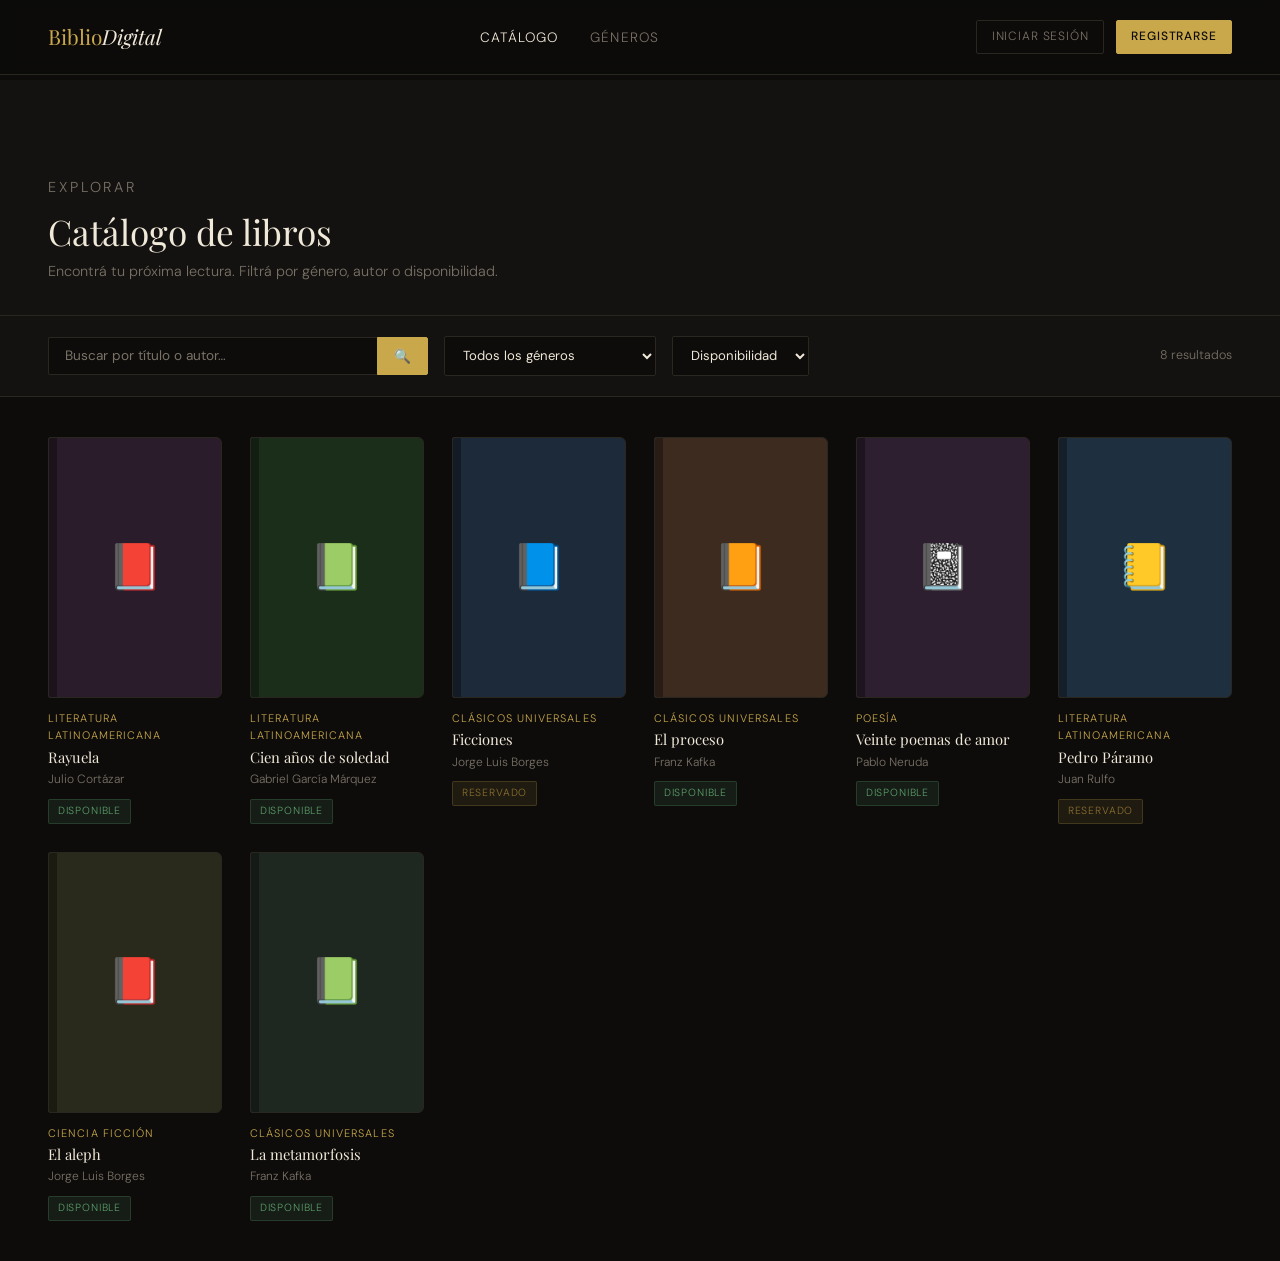
==== pages/catalogo.html @ 0b68bdfd "primer commit - estrctura frontend biblioteca digital" ====
<!DOCTYPE html>
<html lang="es">
<head>
  <meta charset="UTF-8"/>
  <meta name="viewport" content="width=device-width, initial-scale=1.0"/>
  <title>Catálogo — BiblioDigital</title>
  <link href="https://fonts.googleapis.com/css2?family=Playfair+Display:ital,wght@0,400;0,700;1,400&family=DM+Sans:wght@300;400;500&display=swap" rel="stylesheet"/>
  <link rel="stylesheet" href="../css/base.css"/>
  <style>
    .cat-header { padding: 6rem 3rem 2rem; border-bottom: 1px solid var(--border); background: var(--bg-card); }
    .cat-header h1 { font-size: 2.2rem; margin-bottom: .4rem; }
    .cat-header p  { color: var(--muted); font-size: .9rem; }
    .cat-toolbar { padding: 1.25rem 3rem; background: var(--bg-card); border-bottom: 1px solid var(--border); display: flex; align-items: center; gap: 1rem; flex-wrap: wrap; }
    .search-box { display: flex; flex: 1; min-width: 200px; max-width: 380px; }
    .search-box input { flex: 1; padding: .6rem 1rem; background: var(--bg); border: 1px solid var(--border); border-right: none; border-radius: 2px 0 0 2px; color: var(--cream); font-family: var(--font-body); font-size: .85rem; outline: none; }
    .search-box input:focus { border-color: var(--gold-dim); }
    .search-box input::placeholder { color: var(--muted); }
    .search-box button { padding: .6rem 1rem; background: var(--gold); border: 1px solid var(--gold); border-radius: 0 2px 2px 0; cursor: pointer; font-size: .85rem; }
    .filter-select { padding: .6rem .9rem; background: var(--bg); border: 1px solid var(--border); border-radius: 2px; color: var(--cream); font-family: var(--font-body); font-size: .82rem; outline: none; cursor: pointer; }
    .filter-select:focus { border-color: var(--gold-dim); }
    .filter-select option { background: var(--bg-card2); }
    .results-count { font-size: .78rem; color: var(--muted); margin-left: auto; }

    .cat-body { padding: 2.5rem 3rem; }
    .books-grid { display: grid; grid-template-columns: repeat(auto-fill, minmax(170px, 1fr)); gap: 1.75rem; }
    .book-card { cursor: pointer; transition: transform .2s; }
    .book-card:hover { transform: translateY(-5px); }
    .book-card:hover .book-cover { border-color: var(--gold-dim); }
    .book-cover { width: 100%; aspect-ratio: 2/3; border-radius: 2px 6px 6px 2px; border: 1px solid var(--border); display: flex; align-items: center; justify-content: center; font-size: 2.8rem; margin-bottom: .75rem; transition: border-color .2s; position: relative; overflow: hidden; }
    .book-cover::after { content: ''; position: absolute; left: 0; top: 0; bottom: 0; width: 8px; background: rgba(0,0,0,.35); border-radius: 2px 0 0 2px; }
    .book-genre { font-size: .68rem; letter-spacing: .1em; text-transform: uppercase; color: var(--gold); margin-bottom: .2rem; }
    .book-title { font-family: var(--font-head); font-size: .92rem; line-height: 1.3; margin-bottom: .2rem; }
    .book-author { font-size: .75rem; color: var(--muted); margin-bottom: .4rem; }

    .empty-state { text-align: center; padding: 5rem 1rem; display: none; }
    .empty-state.visible { display: block; }
    .empty-state p { font-family: var(--font-head); font-size: 1.4rem; margin-bottom: .5rem; }
    .empty-state span { font-size: .85rem; color: var(--muted); }

    .modal-backdrop { position: fixed; inset: 0; background: rgba(0,0,0,.8); z-index: 200; display: none; align-items: center; justify-content: center; padding: 1.5rem; }
    .modal-backdrop.open { display: flex; }
    .modal { background: var(--bg-card); border: 1px solid var(--border); border-radius: 4px; width: 100%; max-width: 600px; max-height: 90vh; overflow-y: auto; }
    .modal-header { display: flex; align-items: flex-start; justify-content: space-between; padding: 1.5rem 1.75rem 1rem; border-bottom: 1px solid var(--border); gap: 1rem; }
    .modal-close { background: none; border: none; color: var(--muted); font-size: 1.4rem; cursor: pointer; line-height: 1; padding: 0; }
    .modal-close:hover { color: var(--cream); }
    .modal-body { padding: 1.5rem 1.75rem; }
    .modal-book-row { display: flex; gap: 1.5rem; margin-bottom: 1.5rem; }
    .modal-cover { width: 80px; height: 116px; flex-shrink: 0; border-radius: 2px 6px 6px 2px; display: flex; align-items: center; justify-content: center; font-size: 2.5rem; border: 1px solid var(--border); }
    .modal-title { font-family: var(--font-head); font-size: 1.4rem; margin-bottom: .3rem; }
    .modal-meta { font-size: .82rem; color: var(--muted); margin-bottom: .5rem; }
    .modal-meta span { color: var(--cream); }
    .modal-desc { font-size: .88rem; color: var(--muted); line-height: 1.7; }
    .modal-actions { display: flex; gap: .75rem; margin-top: 1.5rem; flex-wrap: wrap; }

    @media (max-width: 768px) {
      .cat-header, .cat-toolbar, .cat-body { padding-left: 1.25rem; padding-right: 1.25rem; }
    }
  </style>
</head>
<body>
  <nav class="navbar" id="main-nav"></nav>

  <div class="page-content">
    <div class="cat-header">
      <p class="section-label">Explorar</p>
      <h1>Catálogo de libros</h1>
      <p>Encontrá tu próxima lectura. Filtrá por género, autor o disponibilidad.</p>
    </div>

    <div class="cat-toolbar">
      <div class="search-box">
        <input type="text" id="search-input" placeholder="Buscar por título o autor…"/>
        <button>🔍</button>
      </div>
      <select class="filter-select" id="filter-genre">
        <option value="">Todos los géneros</option>
      </select>
      <select class="filter-select" id="filter-avail">
        <option value="">Disponibilidad</option>
        <option value="true">Disponibles</option>
        <option value="false">Reservados</option>
      </select>
      <span class="results-count" id="results-count"></span>
    </div>

    <div class="cat-body">
      <div class="books-grid" id="books-grid"></div>
      <div class="empty-state" id="empty-state">
        <p>Sin resultados</p>
        <span>Probá con otros términos o filtros.</span>
      </div>
    </div>
  </div>

  <div class="modal-backdrop" id="modal">
    <div class="modal">
      <div class="modal-header">
        <div id="modal-header-content"></div>
        <button class="modal-close" onclick="closeModal()">✕</button>
      </div>
      <div class="modal-body" id="modal-body"></div>
    </div>
  </div>

  <script src="../js/data.js"></script>
  <script src="../js/utils.js"></script>
  <script>
    renderNav('catalogo');

    const genreSelect = document.getElementById('filter-genre');
    DB.genres.forEach(g => {
      const opt = document.createElement('option');
      opt.value = g.id; opt.textContent = g.nombre;
      genreSelect.appendChild(opt);
    });

    function renderBooks() {
      const query = document.getElementById('search-input').value.toLowerCase();
      const genre = document.getElementById('filter-genre').value;
      const avail = document.getElementById('filter-avail').value;

      let books = DB.books.map(DB.getBookWithDetails);
      if (query) books = books.filter(b => b.titulo.toLowerCase().includes(query) || b.autor.nombre.toLowerCase().includes(query));
      if (genre) books = books.filter(b => b.genero_id == genre);
      if (avail !== '') books = books.filter(b => String(b.disponible) === avail);

      const grid  = document.getElementById('books-grid');
      const empty = document.getElementById('empty-state');
      document.getElementById('results-count').textContent = `${books.length} resultado${books.length !== 1 ? 's' : ''}`;

      if (!books.length) { grid.innerHTML = ''; empty.classList.add('visible'); return; }
      empty.classList.remove('visible');

      grid.innerHTML = books.map(b => `
        <div class="book-card" onclick="openModal(${b.id})">
          <div class="book-cover" style="background:${b.color}">${b.portada}</div>
          <p class="book-genre">${b.genero.nombre}</p>
          <p class="book-title">${b.titulo}</p>
          <p class="book-author">${b.autor.nombre}</p>
          <span class="badge ${b.disponible ? 'badge-available' : 'badge-reserved'}">${b.disponible ? 'Disponible' : 'Reservado'}</span>
        </div>`).join('');
    }

    function openModal(bookId) {
      const b    = DB.getBookWithDetails(DB.getBook(bookId));
      const user = Auth.getUser();
      document.getElementById('modal-header-content').innerHTML = `
        <p class="book-genre">${b.genero.nombre}</p>
        <p style="font-family:var(--font-head);font-size:1.1rem;">${b.titulo}</p>`;

      const canReserve = b.disponible && user && user.role === 'user';
      const reserveBtn = canReserve
        ? `<button class="btn btn-primary" onclick="reserveBook(${b.id})">Reservar libro</button>`
        : !user
          ? `<a href="login.html" class="btn btn-ghost">Iniciá sesión para reservar</a>`
          : `<span class="badge badge-reserved" style="padding:.4rem .8rem;">No disponible</span>`;

      document.getElementById('modal-body').innerHTML = `
        <div class="modal-book-row">
          <div class="modal-cover" style="background:${b.color}">${b.portada}</div>
          <div>
            <p class="modal-title">${b.titulo}</p>
            <p class="modal-meta">Autor: <span>${b.autor.nombre}</span></p>
            <p class="modal-meta">Género: <span>${b.genero.nombre}</span></p>
            <p class="modal-meta">Año: <span>${b.anio}</span></p>
            <p class="modal-meta">ISBN: <span>${b.isbn}</span></p>
          </div>
        </div>
        <p class="modal-desc">${b.descripcion}</p>
        <div class="modal-actions">${reserveBtn}</div>`;

      document.getElementById('modal').classList.add('open');
    }

    function closeModal() { document.getElementById('modal').classList.remove('open'); }

    function reserveBook(bookId) {
      const user = Auth.getUser();
      if (!user) return;
      const book = DB.getBook(bookId);
      if (!book || !book.disponible) return;
      book.disponible = false;
      const today      = new Date().toISOString().split('T')[0];
      const devolucion = new Date(Date.now() + 14*24*60*60*1000).toISOString().split('T')[0];
      DB.reservations.push({ id: DB.reservations.length+1, user_id: user.id, book_id: bookId, fecha_reserva: today, fecha_devolucion: devolucion, estado: 'activa' });
      closeModal();
      renderBooks();
      showToast(`"${book.titulo}" reservado exitosamente`);
    }

    document.getElementById('search-input').addEventListener('input', debounce(renderBooks));
    document.getElementById('filter-genre').addEventListener('change', renderBooks);
    document.getElementById('filter-avail').addEventListener('change', renderBooks);
    document.getElementById('modal').addEventListener('click', e => { if (e.target === e.currentTarget) closeModal(); });

    renderBooks();
  </script>
</body>
</html>
---- css/base.css ----
/* ── BASE STYLES & VARIABLES ── */
*, *::before, *::after { box-sizing: border-box; margin: 0; padding: 0; }

:root {
  --bg:        #0d0c0b;
  --bg-card:   #131210;
  --bg-card2:  #1a1815;
  --gold:      #c9a84c;
  --gold-dim:  #8a6e2f;
  --cream:     #f0e8d8;
  --muted:     #7a7266;
  --border:    #2a2620;
  --danger:    #c0392b;
  --success:   #5a9e6a;
  --font-head: 'Playfair Display', Georgia, serif;
  --font-body: 'DM Sans', sans-serif;
}

html { scroll-behavior: smooth; }

body {
  background: var(--bg);
  color: var(--cream);
  font-family: var(--font-body);
  font-weight: 300;
  line-height: 1.6;
  min-height: 100vh;
}

a { text-decoration: none; color: inherit; }
ul { list-style: none; }

/* ── TYPOGRAPHY ── */
h1, h2, h3, h4 { font-family: var(--font-head); font-weight: 400; line-height: 1.2; }

/* ── BUTTONS ── */
.btn {
  font-family: var(--font-body);
  font-size: 0.82rem; letter-spacing: 0.07em; text-transform: uppercase;
  padding: 0.55rem 1.3rem; border-radius: 2px; cursor: pointer;
  text-decoration: none; transition: all .2s; display: inline-block;
  border: none;
}
.btn-primary  { background: var(--gold); border: 1px solid var(--gold); color: #0d0c0b; font-weight: 500; }
.btn-primary:hover { background: #d4b05a; }
.btn-ghost    { background: transparent; border: 1px solid var(--border); color: var(--muted); }
.btn-ghost:hover { border-color: var(--gold-dim); color: var(--cream); }
.btn-danger   { background: transparent; border: 1px solid #6b2020; color: #e07070; }
.btn-danger:hover { border-color: var(--danger); color: #f08080; }
.btn-sm { padding: 0.4rem 0.9rem; font-size: 0.75rem; }
.btn-lg { padding: 0.75rem 2rem; font-size: 0.88rem; }

/* ── BADGES ── */
.badge {
  display: inline-block; font-size: 0.65rem;
  letter-spacing: 0.08em; text-transform: uppercase;
  padding: 0.2rem 0.55rem; border-radius: 2px;
}
.badge-available { background: rgba(90,158,106,0.12);  color: var(--success); border: 1px solid rgba(90,158,106,0.25); }
.badge-reserved  { background: rgba(201,168,76,0.10);  color: var(--gold-dim); border: 1px solid rgba(201,168,76,0.2); }
.badge-admin     { background: rgba(201,168,76,0.15);  color: var(--gold);     border: 1px solid rgba(201,168,76,0.3); }
.badge-user      { background: rgba(120,120,160,0.12); color: #a0a0cc;         border: 1px solid rgba(120,120,160,0.25); }

/* ── FORMS ── */
.form-group { margin-bottom: 1.25rem; }
.form-label {
  display: block; font-size: 0.75rem; letter-spacing: 0.1em;
  text-transform: uppercase; color: var(--muted); margin-bottom: 0.4rem;
}
.form-input, .form-select, .form-textarea {
  width: 100%; padding: 0.7rem 1rem;
  background: var(--bg-card2); border: 1px solid var(--border);
  border-radius: 2px; color: var(--cream);
  font-family: var(--font-body); font-size: 0.9rem; outline: none;
  transition: border-color .2s;
}
.form-input:focus, .form-select:focus, .form-textarea:focus { border-color: var(--gold-dim); }
.form-input::placeholder, .form-textarea::placeholder { color: var(--muted); }
.form-select option { background: var(--bg-card2); }
.form-textarea { resize: vertical; min-height: 100px; }
.form-error { font-size: 0.78rem; color: #e07070; margin-top: 0.3rem; display: none; }
.form-error.visible { display: block; }

/* ── NAVBAR ── */
.navbar {
  position: fixed; top: 0; left: 0; right: 0; z-index: 100;
  display: flex; align-items: center; justify-content: space-between;
  padding: 1.25rem 3rem;
  border-bottom: 1px solid var(--border);
  background: rgba(13,12,11,0.92);
  backdrop-filter: blur(8px);
}
.nav-logo { font-family: var(--font-head); font-size: 1.3rem; color: var(--gold); }
.nav-logo span { color: var(--cream); font-style: italic; }
.nav-links { display: flex; gap: 2rem; }
.nav-links a {
  color: var(--muted); font-size: 0.85rem;
  letter-spacing: 0.08em; text-transform: uppercase; transition: color .2s;
}
.nav-links a:hover, .nav-links a.active { color: var(--cream); }
.nav-actions { display: flex; gap: 0.75rem; align-items: center; }

/* ── PAGE WRAPPER ── */
.page-content { padding-top: 5rem; min-height: 100vh; }

/* ── SECTIONS ── */
.section    { padding: 4rem 3rem; }
.section-sm { padding: 2.5rem 3rem; }
.section-label {
  font-size: 0.72rem; letter-spacing: 0.2em; text-transform: uppercase;
  color: var(--gold); margin-bottom: 0.75rem;
}
.section-title { font-size: clamp(1.6rem, 3vw, 2.2rem); margin-bottom: 0.75rem; }
.section-desc  { color: var(--muted); max-width: 50ch; line-height: 1.7; }

/* ── DIVIDER ── */
.divider { border: none; border-top: 1px solid var(--border); }

/* ── CARD ── */
.card {
  background: var(--bg-card);
  border: 1px solid var(--border);
  border-radius: 4px;
  padding: 1.5rem;
}

/* ── TABLES ── */
.table-wrap { overflow-x: auto; }
table { width: 100%; border-collapse: collapse; font-size: 0.875rem; }
thead th {
  text-align: left; padding: 0.75rem 1rem;
  font-size: 0.7rem; letter-spacing: 0.12em; text-transform: uppercase;
  color: var(--muted); border-bottom: 1px solid var(--border); font-weight: 400;
}
tbody td {
  padding: 0.875rem 1rem; border-bottom: 1px solid var(--border);
  color: var(--cream); vertical-align: middle;
}
tbody tr:hover td { background: var(--bg-card2); }
tbody tr:last-child td { border-bottom: none; }

/* ── SIDEBAR LAYOUT (panel admin y usuario) ── */
.layout-sidebar {
  display: grid; grid-template-columns: 240px 1fr;
  min-height: calc(100vh - 4.5rem);
}
.sidebar {
  background: var(--bg-card);
  border-right: 1px solid var(--border);
  padding: 2rem 0;
  position: sticky; top: 4.5rem;
  height: calc(100vh - 4.5rem);
  overflow-y: auto;
}
.sidebar-section { padding: 0 1.25rem; margin-bottom: 1.75rem; }
.sidebar-label {
  font-size: 0.65rem; letter-spacing: 0.18em; text-transform: uppercase;
  color: var(--muted); margin-bottom: 0.5rem; padding: 0 0.5rem;
}
.sidebar-link {
  display: flex; align-items: center; gap: 0.6rem;
  padding: 0.55rem 0.75rem; border-radius: 3px;
  font-size: 0.85rem; color: var(--muted); margin-bottom: 0.1rem;
  transition: all .15s; cursor: pointer; border: none; background: none; width: 100%;
}
.sidebar-link:hover  { background: var(--bg-card2); color: var(--cream); }
.sidebar-link.active { background: rgba(201,168,76,0.1); color: var(--gold); }
.sidebar-icon { font-size: 1rem; width: 18px; text-align: center; }
.main-content { padding: 2.5rem; }

/* ── STAT CARDS (compartido entre paneles) ── */
.stat-row {
  display: grid;
  grid-template-columns: repeat(auto-fit, minmax(140px, 1fr));
  gap: 1rem; margin-bottom: 2.5rem;
}
.stat-card {
  background: var(--bg-card); border: 1px solid var(--border);
  border-radius: 4px; padding: 1.25rem;
}
.stat-num { font-family: var(--font-head); font-size: 2rem; color: var(--gold); display: block; }
.stat-lbl { font-size: 0.72rem; letter-spacing: 0.1em; text-transform: uppercase; color: var(--muted); }

/* ── TOAST ── */
@keyframes fadeInUp {
  from { opacity: 0; transform: translateY(8px); }
  to   { opacity: 1; transform: translateY(0); }
}

/* ── RESPONSIVE ── */
@media (max-width: 768px) {
  .navbar { padding: 1rem 1.25rem; }
  .nav-links { display: none; }
  .section, .section-sm { padding: 3rem 1.25rem; }
  .layout-sidebar { grid-template-columns: 1fr; }
  .sidebar { display: none; }
  .main-content { padding: 1.5rem 1.25rem; }
}
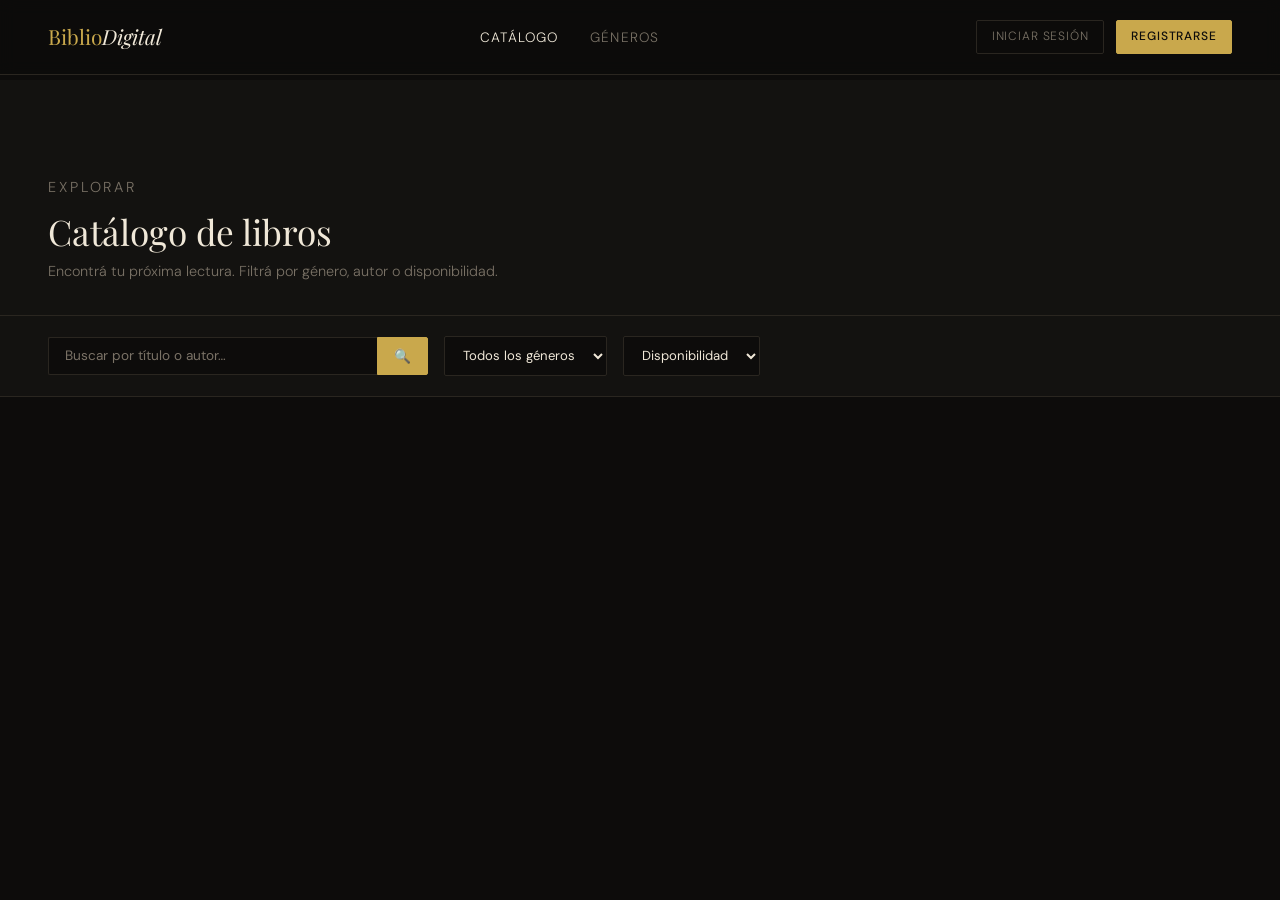
==== commit 4b41119a: "Frontend conectado con la API de Django" ====
--- a/pages/catalogo.html
+++ b/pages/catalogo.html
@@ -107,22 +107,15 @@
   <script>
     renderNav('catalogo');
 
-    const genreSelect = document.getElementById('filter-genre');
-    DB.genres.forEach(g => {
-      const opt = document.createElement('option');
-      opt.value = g.id; opt.textContent = g.nombre;
-      genreSelect.appendChild(opt);
-    });
-
     function renderBooks() {
       const query = document.getElementById('search-input').value.toLowerCase();
       const genre = document.getElementById('filter-genre').value;
       const avail = document.getElementById('filter-avail').value;
 
       let books = DB.books.map(DB.getBookWithDetails);
-      if (query) books = books.filter(b => b.titulo.toLowerCase().includes(query) || b.autor.nombre.toLowerCase().includes(query));
-      if (genre) books = books.filter(b => b.genero_id == genre);
-      if (avail !== '') books = books.filter(b => String(b.disponible) === avail);
+      if (query) books = books.filter(b => b.titulo.toLowerCase().includes(query) || b.autor && b.autor.nombre.toLowerCase().includes(query));
+      if (genre) books = books.filter(b => b.genero == genre);
+      if (avail !== '') books = books.filter(b => b.disponibilidad === (avail === 'true' ? 'disponible' : 'reservado'));
 
       const grid  = document.getElementById('books-grid');
       const empty = document.getElementById('empty-state');
@@ -131,69 +124,57 @@
       if (!books.length) { grid.innerHTML = ''; empty.classList.add('visible'); return; }
       empty.classList.remove('visible');
 
-      grid.innerHTML = books.map(b => `
+      const colores = ['#2a1c2a','#1e3040','#1a2e1a','#3d2b1f','#2d1e30','#1c2a3a'];
+      const emojis  = ['📕','📘','📗','📙','📓','📒'];
+
+      grid.innerHTML = books.map((b, i) => `
         <div class="book-card" onclick="openModal(${b.id})">
-          <div class="book-cover" style="background:${b.color}">${b.portada}</div>
-          <p class="book-genre">${b.genero.nombre}</p>
+          <div class="book-cover" style="background:${colores[i % colores.length]}">${emojis[i % emojis.length]}</div>
+          <p class="book-genre">${b.genero ? b.genero.nombre : ''}</p>
           <p class="book-title">${b.titulo}</p>
-          <p class="book-author">${b.autor.nombre}</p>
-          <span class="badge ${b.disponible ? 'badge-available' : 'badge-reserved'}">${b.disponible ? 'Disponible' : 'Reservado'}</span>
+          <p class="book-author">${b.autor ? b.autor.nombre + ' ' + b.autor.apellido : ''}</p>
+          <span class="badge badge-available">${b.disponibilidad}</span>
         </div>`).join('');
     }
 
     function openModal(bookId) {
-      const b    = DB.getBookWithDetails(DB.getBook(bookId));
-      const user = Auth.getUser();
+      const b = DB.getBookWithDetails(DB.getBook(bookId));
       document.getElementById('modal-header-content').innerHTML = `
-        <p class="book-genre">${b.genero.nombre}</p>
+        <p class="book-genre">${b.genero ? b.genero.nombre : ''}</p>
         <p style="font-family:var(--font-head);font-size:1.1rem;">${b.titulo}</p>`;
-
-      const canReserve = b.disponible && user && user.role === 'user';
-      const reserveBtn = canReserve
-        ? `<button class="btn btn-primary" onclick="reserveBook(${b.id})">Reservar libro</button>`
-        : !user
-          ? `<a href="login.html" class="btn btn-ghost">Iniciá sesión para reservar</a>`
-          : `<span class="badge badge-reserved" style="padding:.4rem .8rem;">No disponible</span>`;
 
       document.getElementById('modal-body').innerHTML = `
         <div class="modal-book-row">
-          <div class="modal-cover" style="background:${b.color}">${b.portada}</div>
+          <div class="modal-cover" style="background:#2a1c2a">📖</div>
           <div>
             <p class="modal-title">${b.titulo}</p>
-            <p class="modal-meta">Autor: <span>${b.autor.nombre}</span></p>
-            <p class="modal-meta">Género: <span>${b.genero.nombre}</span></p>
-            <p class="modal-meta">Año: <span>${b.anio}</span></p>
-            <p class="modal-meta">ISBN: <span>${b.isbn}</span></p>
+            <p class="modal-meta">Autor: <span>${b.autor ? b.autor.nombre + ' ' + b.autor.apellido : ''}</span></p>
+            <p class="modal-meta">Género: <span>${b.genero ? b.genero.nombre : ''}</span></p>
+            <p class="modal-meta">Año: <span>${b.anio_publicacion}</span></p>
           </div>
         </div>
-        <p class="modal-desc">${b.descripcion}</p>
-        <div class="modal-actions">${reserveBtn}</div>`;
+        <p class="modal-desc">${b.descripcion}</p>`;
 
       document.getElementById('modal').classList.add('open');
     }
 
     function closeModal() { document.getElementById('modal').classList.remove('open'); }
 
-    function reserveBook(bookId) {
-      const user = Auth.getUser();
-      if (!user) return;
-      const book = DB.getBook(bookId);
-      if (!book || !book.disponible) return;
-      book.disponible = false;
-      const today      = new Date().toISOString().split('T')[0];
-      const devolucion = new Date(Date.now() + 14*24*60*60*1000).toISOString().split('T')[0];
-      DB.reservations.push({ id: DB.reservations.length+1, user_id: user.id, book_id: bookId, fecha_reserva: today, fecha_devolucion: devolucion, estado: 'activa' });
-      closeModal();
-      renderBooks();
-      showToast(`"${book.titulo}" reservado exitosamente`);
-    }
-
     document.getElementById('search-input').addEventListener('input', debounce(renderBooks));
     document.getElementById('filter-genre').addEventListener('change', renderBooks);
     document.getElementById('filter-avail').addEventListener('change', renderBooks);
     document.getElementById('modal').addEventListener('click', e => { if (e.target === e.currentTarget) closeModal(); });
 
-    renderBooks();
+    // Cargar datos desde la API y luego renderizar
+    DB.cargarDatos().then(() => {
+      const genreSelect = document.getElementById('filter-genre');
+      DB.genres.forEach(g => {
+        const opt = document.createElement('option');
+        opt.value = g.id; opt.textContent = g.nombre;
+        genreSelect.appendChild(opt);
+      });
+      renderBooks();
+    });
   </script>
 </body>
 </html>
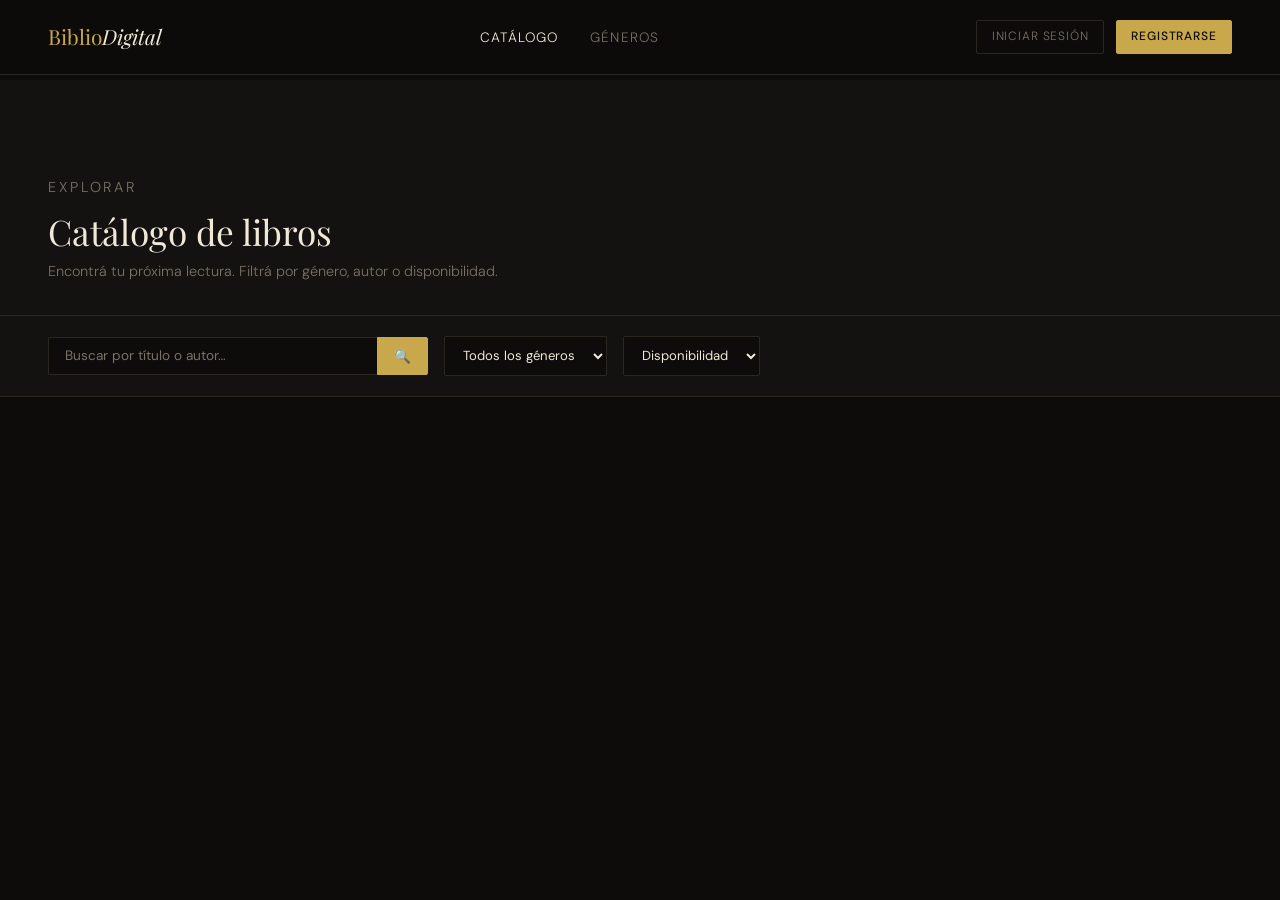
==== commit 5332b6e0: "Implementar refresh automatico de token JWT en todas las paginas" ====
--- a/pages/catalogo.html
+++ b/pages/catalogo.html
@@ -102,79 +102,129 @@
     </div>
   </div>
 
-  <script src="../js/data.js"></script>
+  
   <script src="../js/utils.js"></script>
-  <script>
-    renderNav('catalogo');
-
-    function renderBooks() {
-      const query = document.getElementById('search-input').value.toLowerCase();
-      const genre = document.getElementById('filter-genre').value;
-      const avail = document.getElementById('filter-avail').value;
-
-      let books = DB.books.map(DB.getBookWithDetails);
-      if (query) books = books.filter(b => b.titulo.toLowerCase().includes(query) || b.autor && b.autor.nombre.toLowerCase().includes(query));
-      if (genre) books = books.filter(b => b.genero == genre);
-      if (avail !== '') books = books.filter(b => b.disponibilidad === (avail === 'true' ? 'disponible' : 'reservado'));
-
-      const grid  = document.getElementById('books-grid');
-      const empty = document.getElementById('empty-state');
-      document.getElementById('results-count').textContent = `${books.length} resultado${books.length !== 1 ? 's' : ''}`;
-
-      if (!books.length) { grid.innerHTML = ''; empty.classList.add('visible'); return; }
-      empty.classList.remove('visible');
-
-      const colores = ['#2a1c2a','#1e3040','#1a2e1a','#3d2b1f','#2d1e30','#1c2a3a'];
-      const emojis  = ['📕','📘','📗','📙','📓','📒'];
-
-      grid.innerHTML = books.map((b, i) => `
-        <div class="book-card" onclick="openModal(${b.id})">
-          <div class="book-cover" style="background:${colores[i % colores.length]}">${emojis[i % emojis.length]}</div>
-          <p class="book-genre">${b.genero ? b.genero.nombre : ''}</p>
-          <p class="book-title">${b.titulo}</p>
-          <p class="book-author">${b.autor ? b.autor.nombre + ' ' + b.autor.apellido : ''}</p>
-          <span class="badge badge-available">${b.disponibilidad}</span>
-        </div>`).join('');
+<script>
+  renderNav('catalogo');
+
+  let allBooks = [];
+
+  function renderBooks() {
+    const query = document.getElementById('search-input').value.toLowerCase();
+    const genre = document.getElementById('filter-genre').value;
+    const avail = document.getElementById('filter-avail').value;
+
+    let books = allBooks;
+    if (query) books = books.filter(b => b.titulo.toLowerCase().includes(query) || (b.autor_nombre && b.autor_nombre.toLowerCase().includes(query)));
+    if (genre) books = books.filter(b => b.genero == genre);
+    if (avail !== '') books = books.filter(b => b.disponible === (avail === 'true'));
+
+    const grid  = document.getElementById('books-grid');
+    const empty = document.getElementById('empty-state');
+    document.getElementById('results-count').textContent = `${books.length} resultado${books.length !== 1 ? 's' : ''}`;
+
+    if (!books.length) { grid.innerHTML = ''; empty.classList.add('visible'); return; }
+    empty.classList.remove('visible');
+
+    const colores = ['#2a1c2a','#1e3040','#1a2e1a','#3d2b1f','#2d1e30','#1c2a3a'];
+
+    grid.innerHTML = books.map((b, i) => `
+      <div class="book-card" onclick="openModal(${b.id})">
+        <div class="book-cover" style="background:${colores[i % colores.length]}">${b.portada || '📖'}</div>
+        <p class="book-genre">${b.genero_nombre || ''}</p>
+        <p class="book-title">${b.titulo}</p>
+        <p class="book-author">${b.autor_nombre || ''}</p>
+        <span class="badge ${b.disponible ? 'badge-available' : 'badge-reserved'}">${b.disponible ? 'disponible' : 'reservado'}</span>
+      </div>`).join('');
+  }
+
+  function openModal(bookId) {
+    const b = allBooks.find(x => x.id === bookId);
+    document.getElementById('modal-header-content').innerHTML = `
+      <p class="book-genre">${b.genero_nombre || ''}</p>
+      <p style="font-family:var(--font-head);font-size:1.1rem;">${b.titulo}</p>`;
+
+    const token = localStorage.getItem('access');
+    const puedeReservar = token && b.disponible;
+
+    let botonHtml = '';
+    if (!token) {
+      botonHtml = `<button class="btn btn-primary" onclick="window.location.href='login.html'">Iniciá sesión para reservar</button>`;
+    } else if (!b.disponible) {
+      botonHtml = `<button class="btn btn-primary" disabled style="opacity:.5;cursor:not-allowed;">No disponible</button>`;
+    } else {
+      botonHtml = `<button class="btn btn-primary" onclick="reservarLibro(${b.id})">Reservar</button>`;
     }
 
-    function openModal(bookId) {
-      const b = DB.getBookWithDetails(DB.getBook(bookId));
-      document.getElementById('modal-header-content').innerHTML = `
-        <p class="book-genre">${b.genero ? b.genero.nombre : ''}</p>
-        <p style="font-family:var(--font-head);font-size:1.1rem;">${b.titulo}</p>`;
-
-      document.getElementById('modal-body').innerHTML = `
-        <div class="modal-book-row">
-          <div class="modal-cover" style="background:#2a1c2a">📖</div>
-          <div>
-            <p class="modal-title">${b.titulo}</p>
-            <p class="modal-meta">Autor: <span>${b.autor ? b.autor.nombre + ' ' + b.autor.apellido : ''}</span></p>
-            <p class="modal-meta">Género: <span>${b.genero ? b.genero.nombre : ''}</span></p>
-            <p class="modal-meta">Año: <span>${b.anio_publicacion}</span></p>
-          </div>
+    document.getElementById('modal-body').innerHTML = `
+      <div class="modal-book-row">
+        <div class="modal-cover" style="background:#2a1c2a">${b.portada || '📖'}</div>
+        <div>
+          <p class="modal-title">${b.titulo}</p>
+          <p class="modal-meta">Autor: <span>${b.autor_nombre || ''}</span></p>
+          <p class="modal-meta">Género: <span>${b.genero_nombre || ''}</span></p>
+          <p class="modal-meta">Año: <span>${b.anio || ''}</span></p>
         </div>
-        <p class="modal-desc">${b.descripcion}</p>`;
-
-      document.getElementById('modal').classList.add('open');
+      </div>
+      <p class="modal-desc">${b.descripcion || ''}</p>
+      <div class="modal-actions">${botonHtml}</div>`;
+
+    document.getElementById('modal').classList.add('open');
+  }
+
+  async function reservarLibro(libroId) {
+    const hoy = new Date();
+    const devolucion = new Date(hoy);
+    devolucion.setDate(hoy.getDate() + 14);
+    const fechaDevolucion = devolucion.toISOString().split('T')[0];
+
+    const res = await fetchConToken('/api/reservas/', {
+      method: 'POST',
+      headers: { 'Content-Type': 'application/json' },
+      body: JSON.stringify({
+        libro: libroId,
+        fecha_devolucion: fechaDevolucion
+      })
+    });
+
+    if (!res.ok) {
+      const err = await res.json();
+      showToast('No se pudo reservar el libro', 'error');
+      return;
     }
 
-    function closeModal() { document.getElementById('modal').classList.remove('open'); }
-
-    document.getElementById('search-input').addEventListener('input', debounce(renderBooks));
-    document.getElementById('filter-genre').addEventListener('change', renderBooks);
-    document.getElementById('filter-avail').addEventListener('change', renderBooks);
-    document.getElementById('modal').addEventListener('click', e => { if (e.target === e.currentTarget) closeModal(); });
-
-    // Cargar datos desde la API y luego renderizar
-    DB.cargarDatos().then(() => {
-      const genreSelect = document.getElementById('filter-genre');
-      DB.genres.forEach(g => {
-        const opt = document.createElement('option');
-        opt.value = g.id; opt.textContent = g.nombre;
-        genreSelect.appendChild(opt);
-      });
-      renderBooks();
+    showToast('¡Libro reservado correctamente!');
+    closeModal();
+    init();
+  }
+
+  function closeModal() { document.getElementById('modal').classList.remove('open'); }
+
+  document.getElementById('search-input').addEventListener('input', debounce(renderBooks));
+  document.getElementById('filter-genre').addEventListener('change', renderBooks);
+  document.getElementById('filter-avail').addEventListener('change', renderBooks);
+  document.getElementById('modal').addEventListener('click', e => { if (e.target === e.currentTarget) closeModal(); });
+
+  // Cargar libros y géneros reales desde la API
+  async function init() {
+    const [librosRes, generosRes] = await Promise.all([
+      fetch('/api/libros/'),
+      fetch('/api/generos/')
+    ]);
+    allBooks = await librosRes.json();
+    const generos = await generosRes.json();
+
+    const genreSelect = document.getElementById('filter-genre');
+    generos.forEach(g => {
+      const opt = document.createElement('option');
+      opt.value = g.id; opt.textContent = g.nombre;
+      genreSelect.appendChild(opt);
     });
-  </script>
+
+    renderBooks();
+  }
+
+  init();
+</script>
 </body>
 </html>
--- a/css/base.css
+++ b/css/base.css
@@ -181,6 +181,79 @@
 .stat-num { font-family: var(--font-head); font-size: 2rem; color: var(--gold); display: block; }
 .stat-lbl { font-size: 0.72rem; letter-spacing: 0.1em; text-transform: uppercase; color: var(--muted); }
 
+.book-card-cover {
+      width: 100%; aspect-ratio: 2/3;
+      border-radius: 2px 6px 6px 2px;
+      margin-bottom: 0.75rem;
+      border: 1px solid #1a1610;
+      background: #0d0c0b;
+      display: flex; align-items: center; justify-content: center;
+      transition: border-color .2s;
+      position: relative; overflow: hidden;
+    }
+    .book-card-cover::after {
+      content: ''; position: absolute; left: 0; top: 0; bottom: 0;
+      width: 8px; background: rgba(0,0,0,.4); border-radius: 2px 0 0 2px;
+    }
+    .book-card-icon {
+      width: 100%; height: 100%;
+      display: flex; align-items: center; justify-content: center;
+      flex-direction: column; gap: 0.5rem;
+    }
+    .book-card-icon svg {
+      width: 36px; height: 36px; opacity: 0.5;
+    }
+    .book-card-cover:hover { border-color: #8a6e2f; }
+
+    #catalogo {
+  padding: 6rem 3rem;
+}
+
+#catalogo .book-card {
+  transition: transform .3s ease, box-shadow .3s ease;
+}
+
+#catalogo .book-card:hover {
+  transform: translateY(-8px);
+}
+
+#catalogo .book-card-cover {
+  height: 320px;
+  border-radius: 4px;
+  overflow: hidden;
+  border: 1px solid #2a2620;
+  background: #131210;
+  box-shadow: 0 10px 25px rgba(0,0,0,.35);
+}
+
+#catalogo .book-card-cover img {
+  transition: transform .4s ease;
+}
+
+#catalogo .book-card:hover img {
+  transform: scale(1.05);
+}
+
+#catalogo .book-card-title {
+  font-size: 1rem;
+  margin-top: .4rem;
+}
+
+#catalogo .book-card-author {
+  color: #7a7266;
+}
+
+#catalogo .catalogue-search input {
+  background: #131210;
+  color: #f0e8d8;
+  border: 1px solid #2a2620;
+}
+
+#catalogo .catalogue-search button {
+  background: #c9a84c;
+  color: #0d0c0b;
+}
+
 /* ── TOAST ── */
 @keyframes fadeInUp {
   from { opacity: 0; transform: translateY(8px); }
@@ -195,4 +268,186 @@
   .layout-sidebar { grid-template-columns: 1fr; }
   .sidebar { display: none; }
   .main-content { padding: 1.5rem 1.25rem; }
-}+}
+/* ── HERO ── */
+     .hero {
+      min-height: 100vh;
+      position: relative;
+      display: flex;
+      align-items: center;
+      overflow: hidden;
+    }
+
+   .hero-bg {
+  position: absolute; inset: 0; z-index: 0;
+  background-image: url('/static/img/books-hero3.jpg');
+  background-size: cover;
+  background-position: center;
+  filter: brightness(0.45);
+  /* v2 */
+}
+
+    .hero-left {
+      position: relative; z-index: 1;
+      display: flex; flex-direction: column; justify-content: center;
+      padding: 8rem 4rem 4rem 3rem;
+      max-width: 680px;
+    }
+
+    .hero-eyebrow {
+      display: flex; align-items: center; gap: 0.75rem;
+      font-size: 0.72rem; letter-spacing: 0.2em; text-transform: uppercase;
+      color: var(--gold-light); margin-bottom: 1.75rem;
+    }
+    .hero-eyebrow::before { content: ''; display: block; width: 2rem; height: 1px; background: var(--gold-light); }
+
+    .hero h1 {
+      font-family: var(--font-head);
+      font-size: clamp(3rem, 5.5vw, 5.5rem);
+      line-height: 1.05; font-weight: 400;
+      color: #f5f0e8;
+      margin-bottom: 1rem;
+    }
+    .hero h1 em { font-style: italic; color: var(--gold-light); }
+
+    .hero-ornament { display: flex; align-items: center; gap: 0.6rem; margin: 1.25rem 0 1.5rem; }
+    .hero-ornament::before, .hero-ornament::after { content: ''; flex: 1; max-width: 2rem; height: 1px; background: rgba(245,240,232,0.3); }
+    .hero-ornament span { font-size: 0.75rem; color: var(--gold-light); letter-spacing: 0.15em; }
+
+    .hero-desc {
+      color: rgba(245,240,232,0.75);
+      font-size: 1rem; max-width: 40ch;
+      margin-bottom: 2.25rem; line-height: 1.8;
+    }
+    .hero-cta { display: flex; gap: 0.75rem; flex-wrap: wrap; }
+    .hero .btn-ghost { border-color: rgba(245,240,232,0.4); color: rgba(245,240,232,0.85); }
+    .hero .btn-ghost:hover { border-color: var(--gold-light); color: #f5f0e8; }
+
+    .hero-stats { display: flex; gap: 2.5rem; }
+    .stat-num {
+      font-family: var(--font-head); font-size: 1.6rem;
+      color: var(--cream); display: block;
+    }
+    .stat-lbl {
+      font-size: 0.72rem; color: var(--muted);
+      letter-spacing: 0.08em; text-transform: uppercase;
+    }
+
+    /* ── FEATURES ── */
+     .features {
+      border-top: 1px solid var(--border);
+      border-bottom: 1px solid var(--border);
+    }
+
+    .features-top {
+      display: grid; grid-template-columns: 1fr 1fr;
+      gap: 4rem; align-items: end;
+      margin-bottom: 4rem;
+      padding-bottom: 3rem;
+      border-bottom: 1px solid var(--border);
+    }
+
+    .features-top p.section-desc {
+      color: var(--muted); line-height: 1.7; font-size: 0.95rem;
+    }
+
+    .features-grid {
+      display: grid; grid-template-columns: repeat(4, 1fr);
+      gap: 0;
+    }
+
+    .feature-item {
+      padding: 2rem 1.75rem;
+      border-right: 1px solid var(--border);
+      position: relative;
+    }
+    .feature-item:last-child { border-right: none; }
+
+    .feature-num {
+      font-family: var(--font-head); font-size: 2rem;
+      color: var(--border); line-height: 1;
+      margin-bottom: 1.5rem; display: block;
+    }
+
+    .feature-title {
+      font-family: var(--font-head); font-size: 1rem;
+      margin-bottom: 0.6rem; color: var(--cream);
+    }
+    .feature-desc { font-size: 0.83rem; color: var(--muted); line-height: 1.65; }
+
+    .feature-line {
+      width: 1.5rem; height: 1px;
+      background: var(--gold-dim);
+      margin-bottom: 1.25rem;
+    }
+    .vintage-shelf {
+  display: flex;
+  justify-content: center;
+  align-items: flex-end;
+  gap: 1.5rem;
+  padding: 4rem 2rem;
+  background: linear-gradient(to bottom, #0d0c0b, #16120f);
+  border-top: 1px solid #2a2620;
+  border-bottom: 8px solid #3b2b1f;
+  position: relative;
+}
+
+.vintage-shelf::after {
+  content: '';
+  position: absolute;
+  bottom: 0;
+  left: 5%;
+  width: 90%;
+  height: 10px;
+  background: #4a3423;
+  border-radius: 2px;
+}
+
+.vintage-book {
+  text-align: center;
+}
+
+.book-spine {
+  width: 85px;
+  height: 260px;
+  writing-mode: vertical-rl;
+  transform: rotate(180deg);
+  font-family: 'Playfair Display', serif;
+  font-size: 1rem;
+  color: #f5e8c7;
+  letter-spacing: 0.08em;
+  display: flex;
+  justify-content: center;
+  align-items: center;
+  border-radius: 4px 4px 0 0;
+  box-shadow: inset 0 0 10px rgba(0,0,0,.35),
+              4px 4px 10px rgba(0,0,0,.3);
+  border: 1px solid rgba(255,255,255,.08);
+  transition: transform .3s ease;
+}
+
+.vintage-book:hover .book-spine {
+  transform: rotate(180deg) translateY(-8px);
+}
+
+.book-card-author {
+  margin-top: 0.8rem;
+  font-size: 0.78rem;
+  color: #9b8f7a;
+}
+
+.brown { background: linear-gradient(#6f4a32, #4e3423); }
+.green { background: linear-gradient(#4c5f4b, #2f3f2f); }
+.wine  { background: linear-gradient(#6e2f3e, #471d28); }
+.navy  { background: linear-gradient(#2e4257, #1c2a38); }
+.gold  { background: linear-gradient(#8a6e2f, #5f4a1e); }
+
+.hero-image {
+    width: 550px;
+    height: 720px;
+    border-radius: 24px;
+    overflow: hidden;
+    box-shadow: 0 20px 50px rgba(0,0,0,.08);
+}
+
+ 
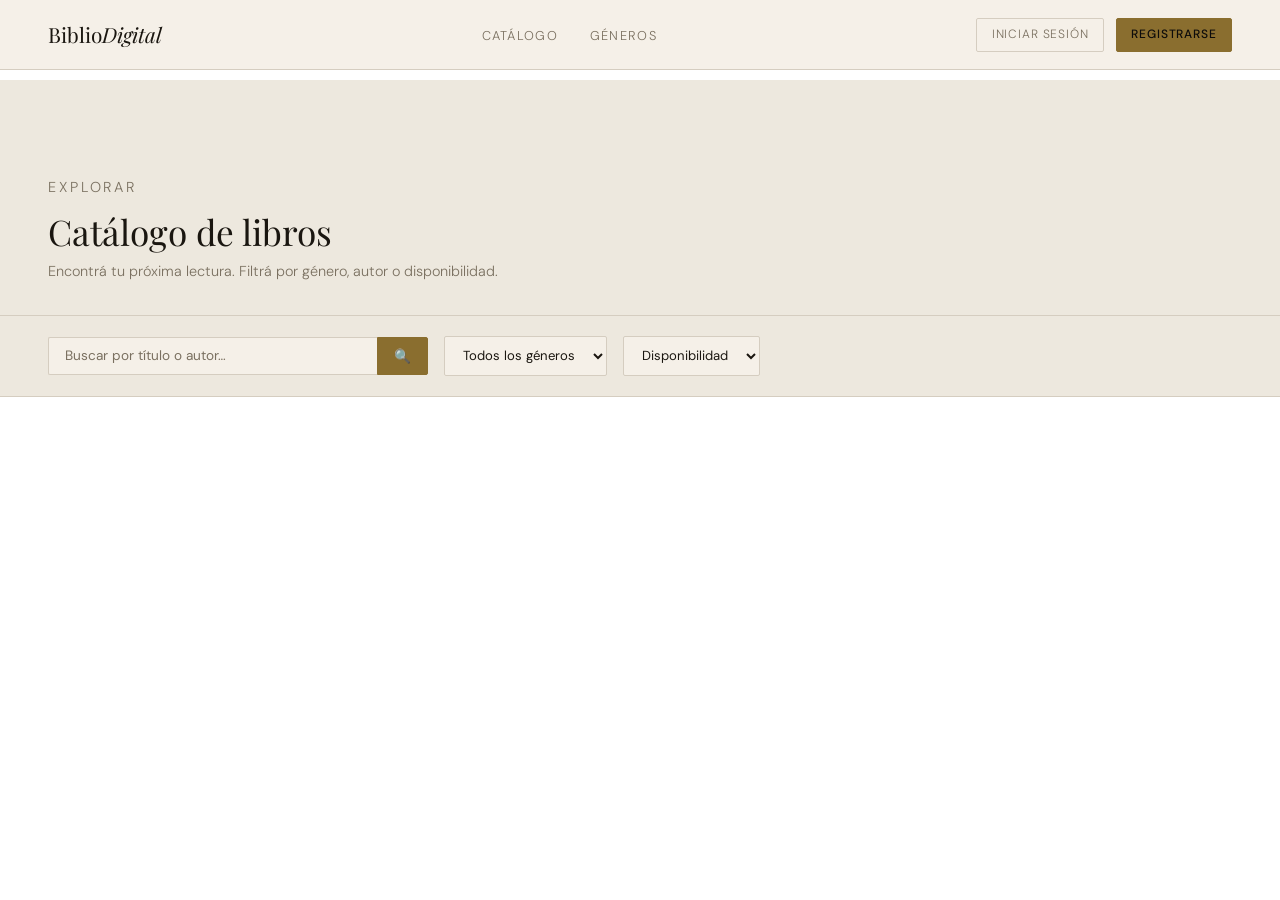
==== commit 27e30dcf: "cambio en el frontend" ====
--- a/pages/catalogo.html
+++ b/pages/catalogo.html
@@ -7,8 +7,21 @@
   <link href="https://fonts.googleapis.com/css2?family=Playfair+Display:ital,wght@0,400;0,700;1,400&family=DM+Sans:wght@300;400;500&display=swap" rel="stylesheet"/>
   <link rel="stylesheet" href="../css/base.css"/>
   <style>
-    .cat-header { padding: 6rem 3rem 2rem; border-bottom: 1px solid var(--border); background: var(--bg-card); }
-    .cat-header h1 { font-size: 2.2rem; margin-bottom: .4rem; }
+.cat-header {
+    padding: 6rem 3rem 2rem;
+    border-bottom: 1px solid var(--border);
+    background: var(--bg-card);
+}
+
+.cat-toolbar {
+    padding: 1.25rem 3rem;
+    background: var(--bg-card);
+    border-bottom: 1px solid var(--border);
+    display: flex;
+    align-items: center;
+    gap: 1rem;
+    flex-wrap: wrap;
+}    .cat-header h1 { font-size: 2.2rem; margin-bottom: .4rem; }
     .cat-header p  { color: var(--muted); font-size: .9rem; }
     .cat-toolbar { padding: 1.25rem 3rem; background: var(--bg-card); border-bottom: 1px solid var(--border); display: flex; align-items: center; gap: 1rem; flex-wrap: wrap; }
     .search-box { display: flex; flex: 1; min-width: 200px; max-width: 380px; }
--- a/css/base.css
+++ b/css/base.css
@@ -2,14 +2,14 @@
 *, *::before, *::after { box-sizing: border-box; margin: 0; padding: 0; }
 
 :root {
-  --bg:        #0d0c0b;
-  --bg-card:   #131210;
-  --bg-card2:  #1a1815;
-  --gold:      #c9a84c;
-  --gold-dim:  #8a6e2f;
-  --cream:     #f0e8d8;
-  --muted:     #7a7266;
-  --border:    #2a2620;
+  --bg:        #f5f0e8;
+  --bg-card:   #ede8de;
+  --bg-card2:  #e5dfd3;
+  --gold:      #8a6e2f;
+  --gold-dim:  #c9a84c;
+  --cream:     #1a1610;
+  --muted:     #7a7060;
+  --border:    #d5cdc0;
   --danger:    #c0392b;
   --success:   #5a9e6a;
   --font-head: 'Playfair Display', Georgia, serif;
@@ -19,7 +19,9 @@
 html { scroll-behavior: smooth; }
 
 body {
-  background: var(--bg);
+  .hero {
+  background: var(--bg); /* #f5f0e8 */
+}
   color: var(--cream);
   font-family: var(--font-body);
   font-weight: 300;
@@ -82,22 +84,45 @@
 .form-error.visible { display: block; }
 
 /* ── NAVBAR ── */
-.navbar {
-  position: fixed; top: 0; left: 0; right: 0; z-index: 100;
-  display: flex; align-items: center; justify-content: space-between;
-  padding: 1.25rem 3rem;
-  border-bottom: 1px solid var(--border);
-  background: rgba(13,12,11,0.92);
-  backdrop-filter: blur(8px);
-}
-.nav-logo { font-family: var(--font-head); font-size: 1.3rem; color: var(--gold); }
-.nav-logo span { color: var(--cream); font-style: italic; }
+.navbar{
+    position: fixed;
+    top:0;
+    left:0;
+    right:0;
+    z-index:100;
+
+    display:flex;
+    align-items:center;
+    justify-content:space-between;
+
+    padding:1.1rem 3rem;
+
+    background: rgba(245,240,232,.96);
+
+    backdrop-filter: blur(8px);
+
+    border-bottom:1px solid #d5cdc0;
+}
+.nav-logo{
+    font-family:'Playfair Display',serif;
+    color:#1a1610;
+    font-size:1.3rem;
+}
+
+.nav-logo em{
+    color:#8a6e2f;
+}.nav-logo span { color: var(--cream); font-style: italic; }
 .nav-links { display: flex; gap: 2rem; }
-.nav-links a {
-  color: var(--muted); font-size: 0.85rem;
-  letter-spacing: 0.08em; text-transform: uppercase; transition: color .2s;
-}
-.nav-links a:hover, .nav-links a.active { color: var(--cream); }
+.nav-links a{
+    color:#7a7060;
+    font-size:.8rem;
+    letter-spacing:.1em;
+    text-transform:uppercase;
+}
+
+.nav-links a:hover{
+    color:#1a1610;
+}
 .nav-actions { display: flex; gap: 0.75rem; align-items: center; }
 
 /* ── PAGE WRAPPER ── */
@@ -279,12 +304,9 @@
     }
 
    .hero-bg {
-  position: absolute; inset: 0; z-index: 0;
-  background-image: url('/static/img/books-hero3.jpg');
-  background-size: cover;
-  background-position: center;
-  filter: brightness(0.45);
-  /* v2 */
+  background-image: none;
+  background: linear-gradient(160deg, #ede8de 0%, #d5cdc0 60%, #c9b99a 100%);
+  filter: none;
 }
 
     .hero-left {
@@ -414,7 +436,7 @@
   transform: rotate(180deg);
   font-family: 'Playfair Display', serif;
   font-size: 1rem;
-  color: #f5e8c7;
+  color: #f5e8c7;                                                                                                                                                                                                                                                                                                                                                                                                                                                                                                                                                                                                                                                                                                                                                                                                                                                                                                                                                                                                                                                                                                                                                                                                                                                 
   letter-spacing: 0.08em;
   display: flex;
   justify-content: center;
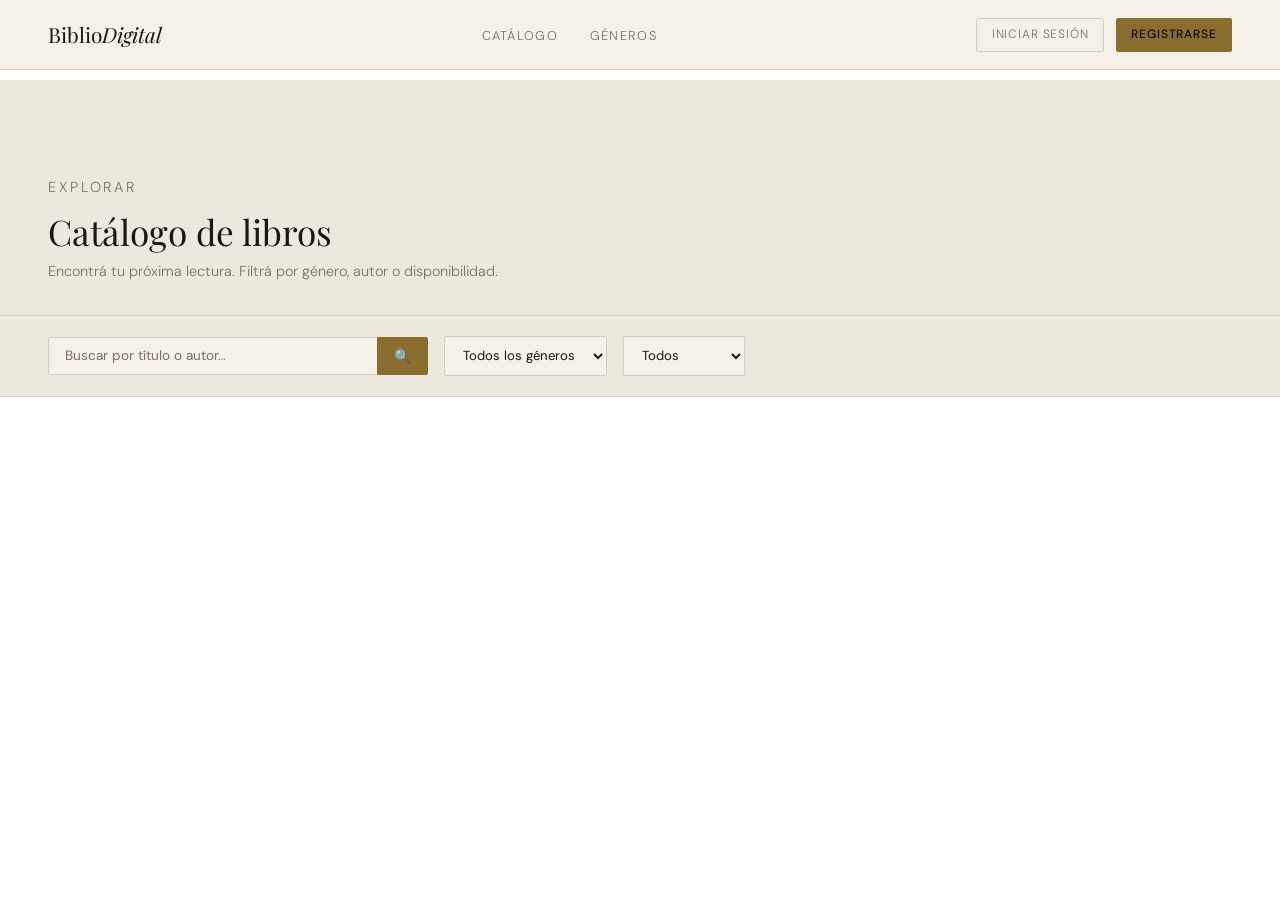
==== commit bf3a5b90: "Corregir filtro disponibilidad, boton cerrar sesion y link generos" ====
--- a/pages/catalogo.html
+++ b/pages/catalogo.html
@@ -89,7 +89,7 @@
         <option value="">Todos los géneros</option>
       </select>
       <select class="filter-select" id="filter-avail">
-        <option value="">Disponibilidad</option>
+        <option value="">Todos</option>
         <option value="true">Disponibles</option>
         <option value="false">Reservados</option>
       </select>
